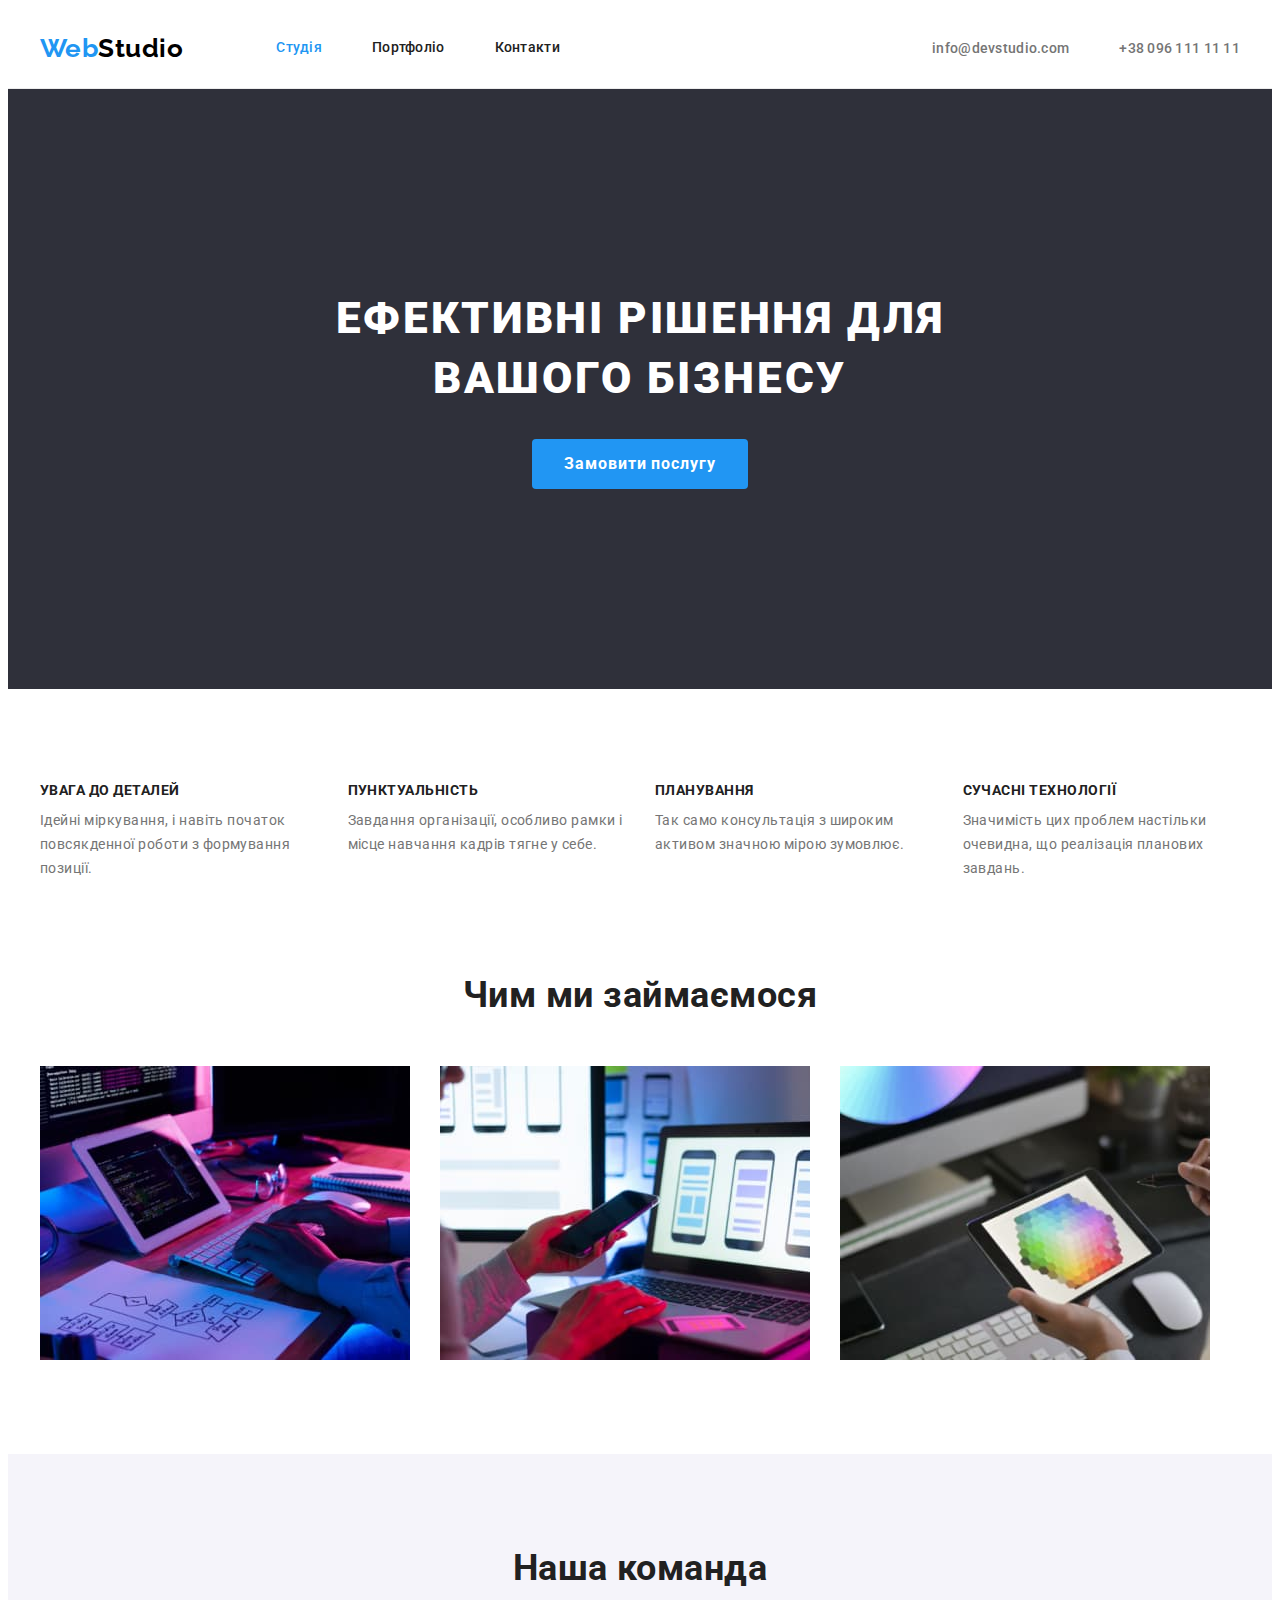
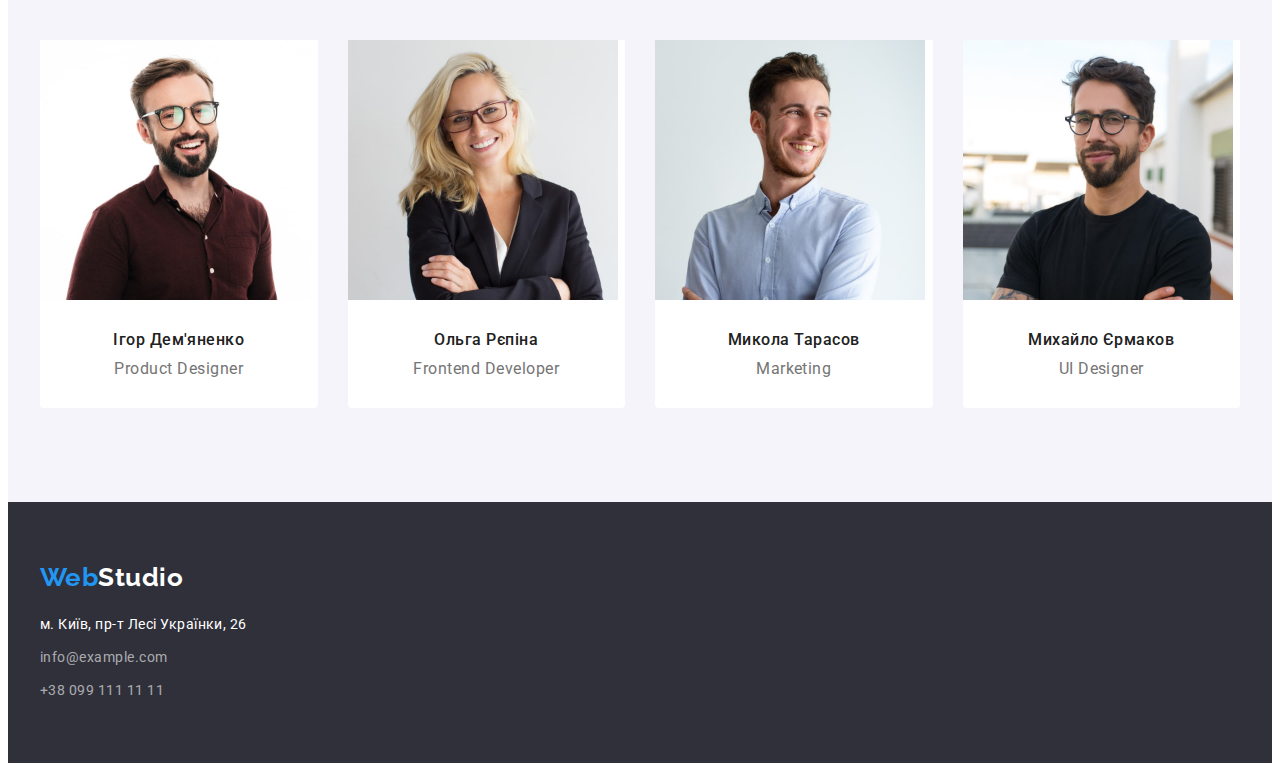
==== index.html @ 98a057fd "clone" ====
<!DOCTYPE html>
<html lang="uk">
  <head>
    <meta charset="UTF-8" />
    <meta http-equiv="X-UA-Compatible" content="IE=edge" />
    <meta name="viewport" content="width=device-width, initial-scale=1.0" />
    <title>Студія</title>
    <link rel="preconnect" href="https://fonts.googleapis.com" />
    <link rel="preconnect" href="https://fonts.gstatic.com" crossorigin />
    <link
      href="https://fonts.googleapis.com/css2?family=Raleway:wght@700&family=Roboto:wght@400;500;700;900&display=swap"
      rel="stylesheet"
    />
    <link
      rel="stylesheet"
      href="https://cdnjs.cloudflare.com/ajax/libs/modern-normalize/1.1.0/modern-normalize.min.css"
      integrity="sha512-wpPYUAdjBVSE4KJnH1VR1HeZfpl1ub8YT/NKx4PuQ5NmX2tKuGu6U/JRp5y+Y8XG2tV+wKQpNHVUX03MfMFn9Q=="
      crossorigin="anonymous"
      referrerpolicy="no-referrer"
    />
    <link rel="stylesheet" href="./css/styles.css" />
  </head>
  <body>
    <header class="header">
      <div class="container header-box">
        <nav class="nav">
          <a class="logo" href="./index.html"
            >Web<span class="header-logo">Studio</span></a
          >
          <ul class="header-nav-list list">
            <li>
              <a class="header-nav link current" href="./index.html">Студія</a>
            </li>
            <li>
              <a class="header-nav link" href="./portfolio.html">Портфоліо</a>
            </li>
            <li><a class="header-nav link" href="">Контакти</a></li>
          </ul>
        </nav>
        <ul class="header-link-list list">
          <li>
            <a class="header-link link" href="mailto:info@devstudio.com"
              >info@devstudio.com</a
            >
          </li>
          <li>
            <a class="header-link link" href="tel:+380961111111"
              >+38 096 111 11 11</a
            >
          </li>
        </ul>
      </div>
    </header>
    <main>
      <!--hero-->
      <section class="hero section">
        <div class="container">
          <h1 class="hero-title">Ефективні рішення для вашого бізнесу</h1>
          <button class="hero-btn btn" type="button">Замовити послугу</button>
        </div>
      </section>
      <!--advantage-->
      <section class="advantage section">
        <div class="container">
          <h2 class="visually-hidden">переваги</h2>
          <ul class="advantage-list list">
            <li class="advantage-item">
              <h3 class="advantage-title">Увага до деталей</h3>
              <p class="advantage-text">
                Ідейні міркування, і навіть початок повсякденної роботи з
                формування позиції.
              </p>
            </li>
            <li class="advantage-item">
              <h3 class="advantage-title">Пунктуальність</h3>
              <p class="advantage-text">
                Завдання організації, особливо рамки і місце навчання кадрів тягне
                у себе.
              </p>
            </li>
            <li class="advantage-item">
              <h3 class="advantage-title">Планування</h3>
              <p class="advantage-text">
                Так само консультація з широким активом значною мірою зумовлює.
              </p>
            </li>
            <li class="advantage-item">
              <h3 class="advantage-title">Сучасні технології</h3>
              <p class="advantage-text">
                Значимість цих проблем настільки очевидна, що реалізація планових
                завдань.
              </p>
            </li>
          </ul>
        </div>
      </section>
      <!--work-->
      <section class="work section">
        <div class="container">
          <h2 class="work-title title">Чим ми займаємося</h2>
          <ul class="work-list list">
            <li class="work-item">
              <img
                src="./images/box1.jpg"
                alt="справа1"
                width="370"
                height="294"
              />
            </li>
            <li class="work-item">
              <img
                src="./images/box2.jpg"
                alt="справа2"
                width="370"
                height="294"
              />
            </li>
            <li class="work-item">
              <img
                src="./images/box3.jpg"
                alt="справа3"
                width="370"
                height="294"
              />
            </li>
          </ul>
        </div>
      </section>
      <!--team-->
      <section class="team section">
        <div class="container">
          <h2 class="team-title title">Наша команда</h2>
          <ul class="team-list list">
            <li class="team-item">
              <img
                src="./images/member1.jpg"
                alt="учасник1"
                width="270"
                height="260"
              />
              <div class="team-box-title">
                <h3 class="team-item-title">Ігор Дем'яненко</h3>
                <p class="team-item-text">Product Designer</p>
              </div>
            </li>
            <li class="team-item">
              <img
                src="./images/member2.jpg"
                alt="учасник2"
                width="270"
                height="260"
              />
              <div class="team-box-title">
                <h3 class="team-item-title">Ольга Рєпіна</h3>
                <p class="team-item-text">Frontend Developer</p>
              </div>
            </li>
            <li class="team-item">
              <img
                src="./images/member3.jpg"
                alt="учасник3"
                width="270"
                height="260"
              />
              <div class="team-box-title">
                <h3 class="team-item-title">Микола Тарасов</h3>
                <p class="team-item-text">Marketing</p>
              </div>
            </li>
            <li class="team-item">
              <img
                src="./images/member4.jpg"
                alt="учасник4"
                width="270"
                height="260"
              />
              <div class="team-box-title">
                <h3 class="team-item-title">Михайло Єрмаков</h3>
                <p class="team-item-text">UI Designer</p>
              </div>
            </li>
          </ul>
        </div>
      </section>
    </main>
    <footer class="footer">
      <div class="container">
        <a class="logo" href="./index.html"
          >Web<span class="footer-logo">Studio</span></a
        >
        <address class="address">
          <ul class="address-list list">
            <li class="address-item">
              <a
                class="footer-nav-link link"
                href="https://goo.gl/maps/BqAtZhTT1JkKeaT78"
                target="_blank"
                rel="noreferrer noopener nofollow"
                >м. Київ, пр-т Лесі Українки, 26</a
              >
            </li>
            <li class="address-item">
              <a class="footer-nav link" href="mailto:info@example.com"
                >info@example.com</a
              >
            </li>
            <li class="address-item">
              <a class="footer-nav link" href="tel:+380991111111"
                >+38 099 111 11 11</a
              >
            </li>
          </ul>
        </address>
      </div>
    </footer>
  </body>
</html>
---- css/styles.css ----
:root {
    --primery-text-color:#212121;
    --second-text-color:#757575;
    --accent-color:#2196F3;
    --accent-second-color: #FFFFFF;
    --bgc-primery:#FFFFFF;
    --bgc-second:#F5F4FA;
}

h1, h2, h3, h4, h5, h6 {
    margin-top: 0;
}

ul, p {
    margin-top: 0;
    margin-bottom: 0;
    padding-left: 0;
}
img {
    display: block;
    max-width: 100%;
    height: auto;
}
body {
    background: var(--bgc-primery);
    color: var(--primery-text-color);
    font-family: Roboto, sans-serif;
    letter-spacing: 0.03em;
}
.container {
    width: 1200px;
    padding-right: 15px;
    padding-left: 15px;
    margin-left: auto;
    margin-right: auto;
    /* outline: 2px solid red; */
}
.visually-hidden {
    position: absolute;
    white-space: nowrap;
    width: 1px;
    height: 1px;
    overflow: hidden;
    border: 0;
    padding: 0;
    clip: rect(0 0 0 0);
    clip-path: inset(50%);
    margin: -1px;
}
.list{
    list-style: none;
}
.link{
    text-decoration: none;
}
.btn {
    font-family: inherit; 
    cursor: pointer;
    border-radius: 4px;
    border: none;
    display: inline-block;
}
.logo {
    color: var(--accent-color);
    text-decoration: none;
    font-family: 'Raleway', sans-serif;
    font-weight: 700;
    font-size: 26px;
    line-height: 1.19;
}
.title {
    font-size: 36px;
    line-height: 1.16;
    text-align: center;
    margin-bottom: 50px;
}
.section {
    padding-top: 94px;
    padding-bottom: 94px;
}

/* header */
.header {
    border-bottom: 1px solid #ECECEC;
}
.nav {
    display: flex;
    align-items: center;
}
.header .logo {
    margin-right: 93px;
}
.header-logo {
    color: #000000;
}
.header-nav-list .link.current{
    color: var(--accent-color);
}
.header .list {
    display: flex;
    column-gap: 50px;
}
.header-box {
    display: flex;
}

.header-nav {
    color: var(--primery-text-color);
    font-weight: 500;
    font-size: 14px;
    line-height: 1.14;
    letter-spacing: 0.02em;
    
}
.header-link-list {
    margin-left: auto;
}

.header-link {
    color: var(--second-text-color);
    font-weight: 500;
    font-size: 14px;
    line-height: 1,14;
    letter-spacing: 0.02em;
}
.header .link {
    display: block;
    padding-top: 32px ;
    padding-bottom: 32px;

}

.header .link:hover,
.header .link:focus {
    color: var(--accent-color);
}
/* hero */
.hero{
    padding-top: 200px;
    padding-bottom: 200px;
    text-align: center;
    background-color: #2F303A; 
        /* тимчасово */
     }
.hero-title{
    font-weight: 900;
    font-size: 44px;
    line-height: 1.36;
    text-align: center;
    letter-spacing: 0.06em;
    text-transform: uppercase;
    color: var(--accent-second-color);
    margin-bottom: 30px;
    max-width: 696px;
    margin-left: auto;
    margin-right: auto;
    
}
.hero-btn{
    font-weight: 700;
    font-size: 16px;
    line-height: 1.88;
    letter-spacing: 0.06em;
    color: var(--accent-second-color);
    background-color: var(--accent-color);
    padding: 10px 32px;
    min-width: 216px;
}
.hero-btn:hover, .hero-btn:focus {
    background-color: #188CE8;
}
    

/* advantage */
.advantage {
    padding-bottom: 0;
}
.advantage-list {
    display: flex;
    column-gap: 30px;
}
.advantage-item {
    width: calc((100% - 90px) / 4);
}
.advantage-title{
    font-size: 14px;
    line-height: 1.14;
    text-transform: uppercase;
    margin-bottom: 10px;
}
.advantage-text{
    font-size: 14px;
    line-height: 1.71;
    color: var(--second-text-color);
}
/* work */
.work-list {
    display: flex;
    column-gap: 30px;
}
.work-item {
    width: calc((100% -60px) /3);
}


/* team */
.team{
    background-color: var(--bgc-second);
    
}
.team-list {
    display: flex;
    column-gap: 30px;
}
.team-item{
    background-color: var(--bgc-primery);
    width: calc((100% - 90px) / 4);
    border-radius: 0px 0px 4px 4px;

}
.team-box-title {
    padding: 30px 15px;
}
.team-item-title{
    font-weight: 500;
    font-size: 16px;
    line-height: 1.19;
    text-align: center;
    margin-bottom: 10px;
}
.team-item-text{
    font-size: 16px;
    line-height: 1.19;
    text-align: center;
    color: var(--second-text-color);
}

/* footer */
.footer{
    background-color: #2F303A;
    padding-top: 60px;
    padding-bottom: 60px;
}
.footer .logo {
    display: inline-block;
    margin-bottom: 20px;
}
.footer-logo{
    color: var(--accent-second-color);
}
.address-list{
    font-style: normal;
    font-size: 14px;
    line-height: 1.71;
}footer .link {
    display: inline-block;
}
.address-item:not(:first-child) {
    margin-top: 9px;
}
.footer-nav-link{
    color: var(--accent-second-color);
}
.footer-nav{
    color: rgba(255, 255, 255, 0.6);
 
}
.footer .link:hover,
.footer .link:focus {
    color: var(--accent-color);
}
/* portfolio */
.portfolio-btn {
    font-weight: 500;
    font-size: 16px;
    line-height: 1.63;
    color: var(--primery-text-color);
    background-color: var(--bgc-second);
    padding: 6px 22px;
}
.portfolio-btn:hover, .portfolio-btn:focus {
    color: var(--accent-second-color);
    background-color: var(--accent-color);
}
.list-btn {
    display: flex;
    column-gap: 8px;
    justify-content: center;
    margin-bottom: 50px;
}
.portfolio-list {
    display: flex;
    flex-wrap: wrap;
    gap: 30px;
}
.portfolio-item {
    width: calc((100% - 60px) / 3);
}
.box-title {
    padding: 20px 24px;
    border: 1px solid #EEEEEE;
    border-top: none;
}
.portfolio-box-title{
    font-size: 18px;
    line-height: 2;
    letter-spacing: 0.06em;
    color: var(--primery-text-color);
    margin-bottom: 4px;
}
.portfolio-box-text{
    font-size: 16px;
    line-height: 1.88;
    color: var(--second-text-color);
}
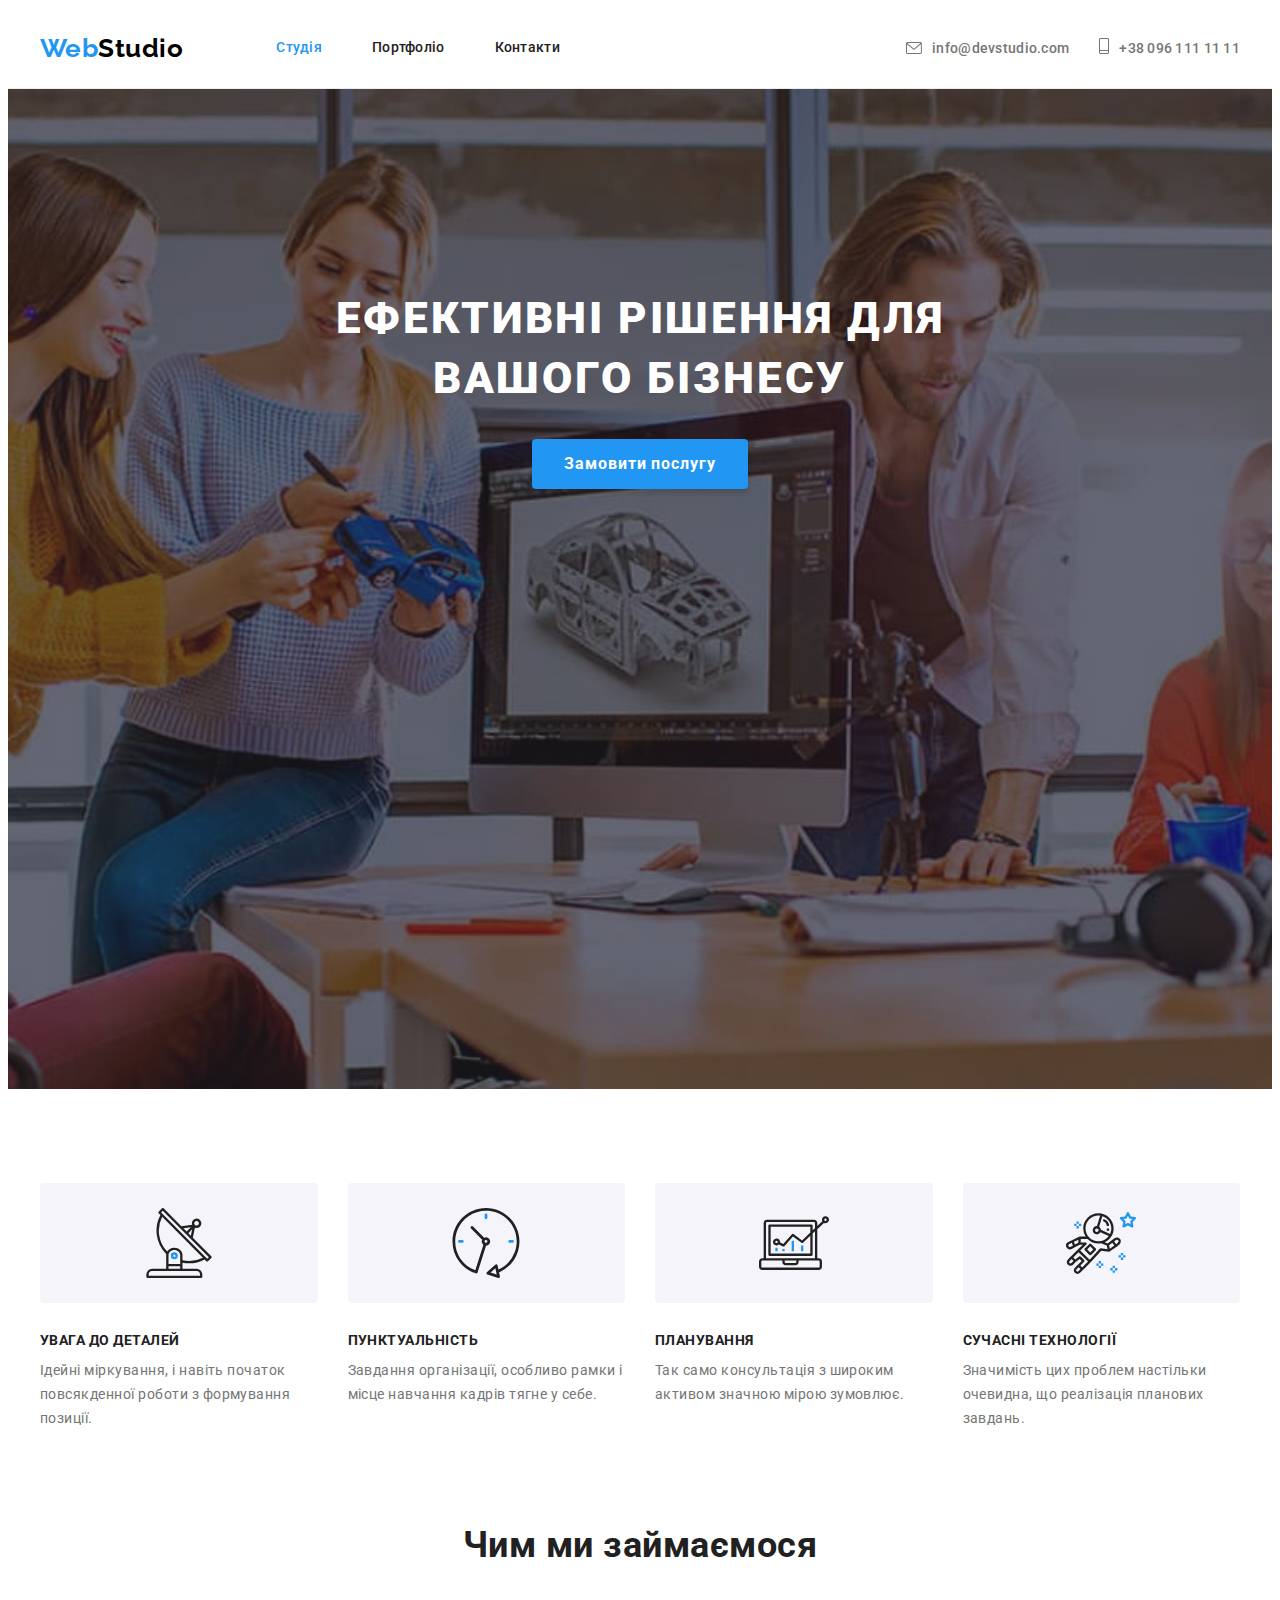
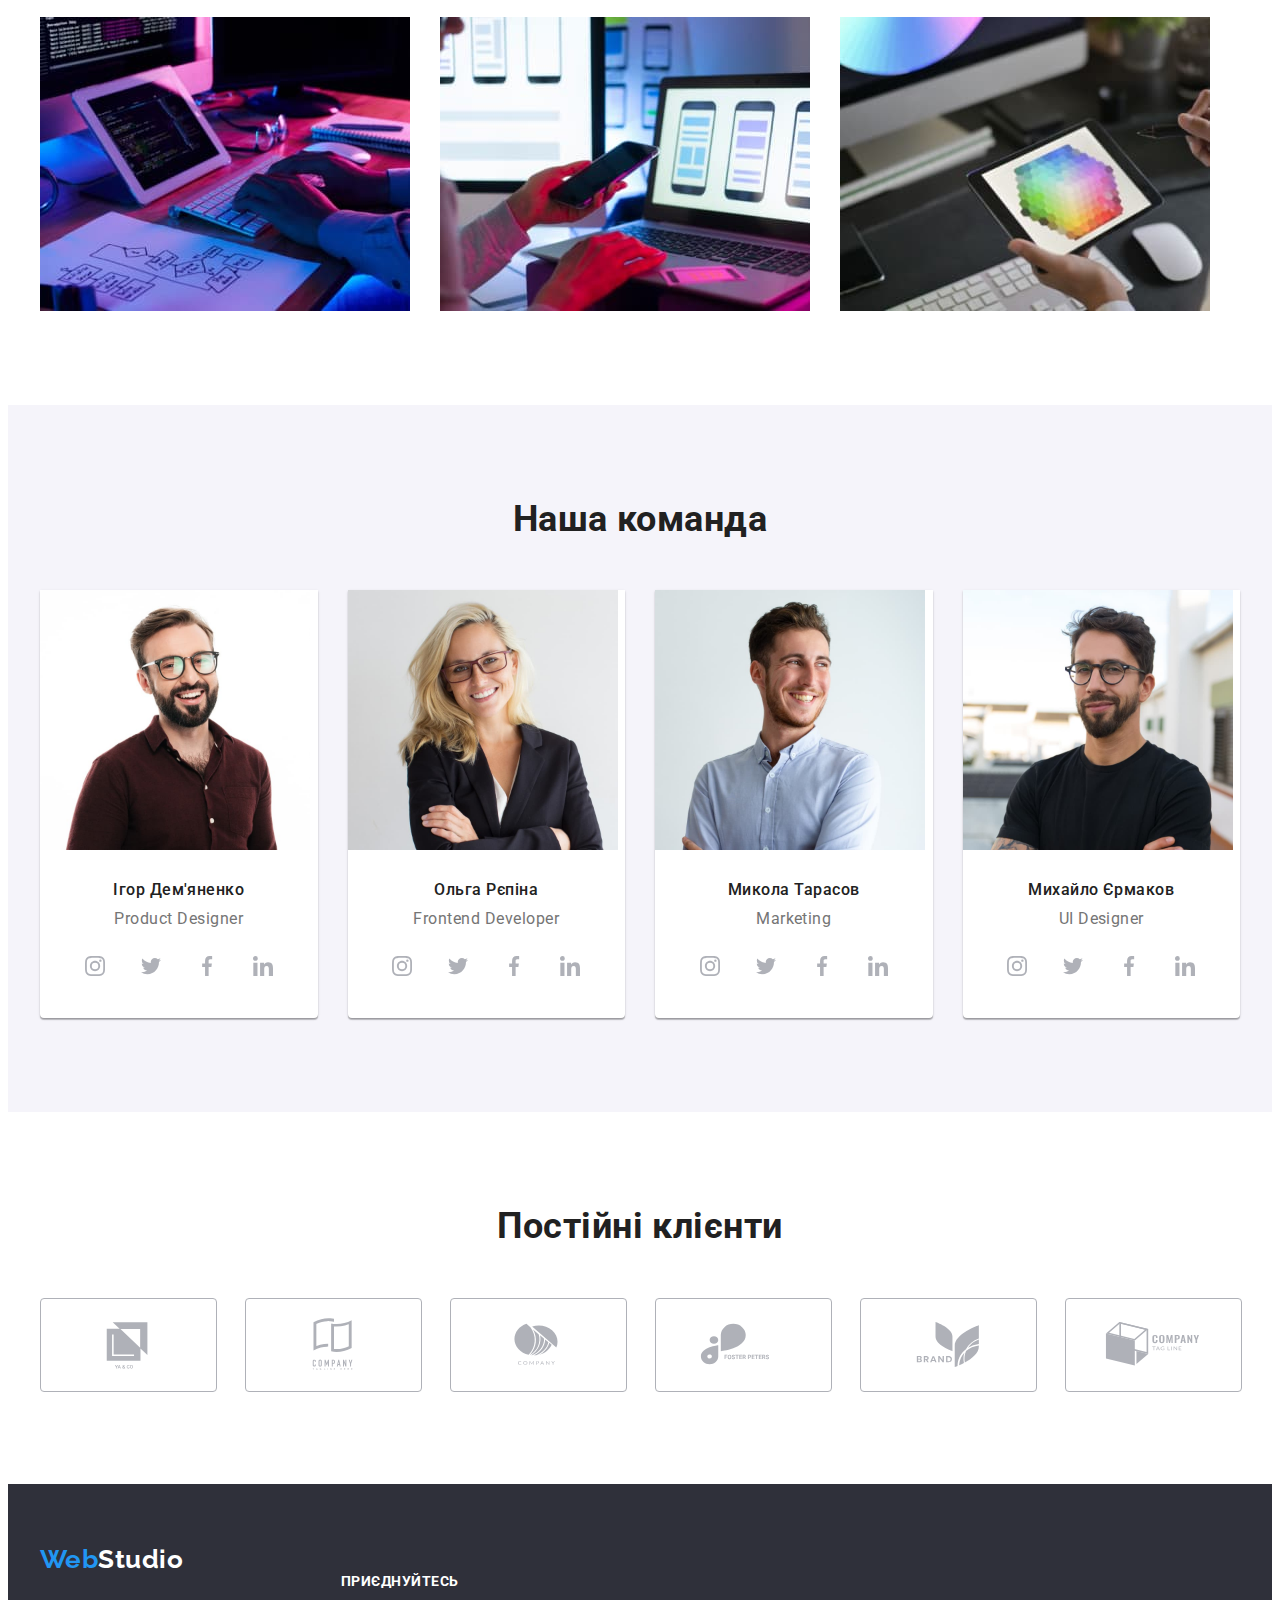
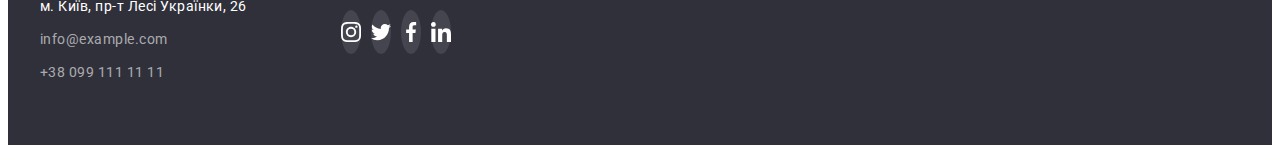
==== commit 4df8516c: "icon" ====
--- a/index.html
+++ b/index.html
@@ -38,15 +38,25 @@
           </ul>
         </nav>
         <ul class="header-link-list list">
-          <li>
+          <li class="header-link-item">
             <a class="header-link link" href="mailto:info@devstudio.com"
-              >info@devstudio.com</a
-            >
+              >info@devstudio.com
+            </a>
+            <div class="header-link-icon">
+              <svg width="16" height="12">
+                <use href="./images/icons.svg#icon-mail"></use>
+              </svg>
+            </div>            
           </li>
-          <li>
+          <li class="header-link-item">
             <a class="header-link link" href="tel:+380961111111"
-              >+38 096 111 11 11</a
-            >
+              >+38 096 111 11 11
+            </a>
+            <div class="header-link-icon">
+              <svg width="10" height="16">
+                <use href="./images/icons.svg#icon-tel"></use>
+              </svg>
+            </div>
           </li>
         </ul>
       </div>
@@ -65,6 +75,11 @@
           <h2 class="visually-hidden">переваги</h2>
           <ul class="advantage-list list">
             <li class="advantage-item">
+              <div class="advantage-fon-icon">
+                <svg class="advantage-icon" width="70" height="70">
+                  <use href="./images/icons.svg#icon-antenna"></use>
+                </svg>
+              </div>
               <h3 class="advantage-title">Увага до деталей</h3>
               <p class="advantage-text">
                 Ідейні міркування, і навіть початок повсякденної роботи з
@@ -72,23 +87,38 @@
               </p>
             </li>
             <li class="advantage-item">
+              <div class="advantage-fon-icon">
+                <svg class="advantage-icon" width="70" height="70">
+                  <use href="./images/icons.svg#icon-clock"></use>
+                </svg>
+              </div>
               <h3 class="advantage-title">Пунктуальність</h3>
               <p class="advantage-text">
-                Завдання організації, особливо рамки і місце навчання кадрів тягне
-                у себе.
+                Завдання організації, особливо рамки і місце навчання кадрів
+                тягне у себе.
               </p>
             </li>
             <li class="advantage-item">
+              <div class="advantage-fon-icon">
+                <svg class="advantage-icon" width="70" height="70">
+                  <use href="./images/icons.svg#icon-diagram"></use>
+                </svg>
+              </div>
               <h3 class="advantage-title">Планування</h3>
               <p class="advantage-text">
                 Так само консультація з широким активом значною мірою зумовлює.
               </p>
             </li>
             <li class="advantage-item">
+              <div class="advantage-fon-icon">
+                <svg class="advantage-icon" width="70" height="70">
+                  <use href="./images/icons.svg#icon-astronaut"></use>
+                </svg>
+              </div>
               <h3 class="advantage-title">Сучасні технології</h3>
               <p class="advantage-text">
-                Значимість цих проблем настільки очевидна, що реалізація планових
-                завдань.
+                Значимість цих проблем настільки очевидна, що реалізація
+                планових завдань.
               </p>
             </li>
           </ul>
@@ -141,6 +171,56 @@
               <div class="team-box-title">
                 <h3 class="team-item-title">Ігор Дем'яненко</h3>
                 <p class="team-item-text">Product Designer</p>
+                <ul class="team-soc list">
+                  <li class="team-soc-item">
+                    <a
+                      class="team-soc-link link"
+                      target="_blank"
+                      rel="noreferrer noopener nofollow"
+                      href=""
+                    >
+                      <svg class="team-soc-icon" width="20" height="20">
+                        <use href="./images/icons.svg#icon-instagram"></use>
+                      </svg>
+                    </a>
+                  </li>
+                  <li class="team-soc-item">
+                    <a
+                      class="team-soc-link link"
+                      target="_blank"
+                      rel="noreferrer noopener nofollow"
+                      href=""
+                    >
+                      <svg class="team-soc-icon" width="20" height="20">
+                        <use href="./images/icons.svg#icon-twitter"></use>
+                      </svg>
+                    </a>
+                  </li>
+                  <li class="team-soc-item">
+                    <a
+                      class="team-soc-link link"
+                      target="_blank"
+                      rel="noreferrer noopener nofollow"
+                      href=""
+                    >
+                      <svg class="team-soc-icon" width="20" height="20">
+                        <use href="./images/icons.svg#icon-facebook"></use>
+                      </svg>
+                    </a>
+                  </li>
+                  <li class="team-soc-item">
+                    <a
+                      class="team-soc-link link"
+                      target="_blank"
+                      rel="noreferrer noopener nofollow"
+                      href=""
+                    >
+                      <svg class="team-soc-icon" width="20" height="20">
+                        <use href="./images/icons.svg#icon-linkedin"></use>
+                      </svg>
+                    </a>
+                  </li>
+                </ul>
               </div>
             </li>
             <li class="team-item">
@@ -153,6 +233,56 @@
               <div class="team-box-title">
                 <h3 class="team-item-title">Ольга Рєпіна</h3>
                 <p class="team-item-text">Frontend Developer</p>
+                <ul class="team-soc list">
+                  <li class="team-soc-item">
+                    <a
+                      class="team-soc-link link"
+                      target="_blank"
+                      rel="noreferrer noopener nofollow"
+                      href=""
+                    >
+                      <svg class="team-soc-icon" width="20" height="20">
+                        <use href="./images/icons.svg#icon-instagram"></use>
+                      </svg>
+                    </a>
+                  </li>
+                  <li class="team-soc-item">
+                    <a
+                      class="team-soc-link link"
+                      target="_blank"
+                      rel="noreferrer noopener nofollow"
+                      href=""
+                    >
+                      <svg class="team-soc-icon" width="20" height="20">
+                        <use href="./images/icons.svg#icon-twitter"></use>
+                      </svg>
+                    </a>
+                  </li>
+                  <li class="team-soc-item">
+                    <a
+                      class="team-soc-link link"
+                      target="_blank"
+                      rel="noreferrer noopener nofollow"
+                      href=""
+                    >
+                      <svg class="team-soc-icon" width="20" height="20">
+                        <use href="./images/icons.svg#icon-facebook"></use>
+                      </svg>
+                    </a>
+                  </li>
+                  <li class="team-soc-item">
+                    <a
+                      class="team-soc-link link"
+                      target="_blank"
+                      rel="noreferrer noopener nofollow"
+                      href=""
+                    >
+                      <svg class="team-soc-icon" width="20" height="20">
+                        <use href="./images/icons.svg#icon-linkedin"></use>
+                      </svg>
+                    </a>
+                  </li>
+                </ul>
               </div>
             </li>
             <li class="team-item">
@@ -165,6 +295,56 @@
               <div class="team-box-title">
                 <h3 class="team-item-title">Микола Тарасов</h3>
                 <p class="team-item-text">Marketing</p>
+                <ul class="team-soc list">
+                  <li class="team-soc-item">
+                    <a
+                      class="team-soc-link link"
+                      target="_blank"
+                      rel="noreferrer noopener nofollow"
+                      href=""
+                    >
+                      <svg class="team-soc-icon" width="20" height="20">
+                        <use href="./images/icons.svg#icon-instagram"></use>
+                      </svg>
+                    </a>
+                  </li>
+                  <li class="team-soc-item">
+                    <a
+                      class="team-soc-link link"
+                      target="_blank"
+                      rel="noreferrer noopener nofollow"
+                      href=""
+                    >
+                      <svg class="team-soc-icon" width="20" height="20">
+                        <use href="./images/icons.svg#icon-twitter"></use>
+                      </svg>
+                    </a>
+                  </li>
+                  <li class="team-soc-item">
+                    <a
+                      class="team-soc-link link"
+                      target="_blank"
+                      rel="noreferrer noopener nofollow"
+                      href=""
+                    >
+                      <svg class="team-soc-icon" width="20" height="20">
+                        <use href="./images/icons.svg#icon-facebook"></use>
+                      </svg>
+                    </a>
+                  </li>
+                  <li class="team-soc-item">
+                    <a
+                      class="team-soc-link link"
+                      target="_blank"
+                      rel="noreferrer noopener nofollow"
+                      href=""
+                    >
+                      <svg class="team-soc-icon" width="20" height="20">
+                        <use href="./images/icons.svg#icon-linkedin"></use>
+                      </svg>
+                    </a>
+                  </li>
+                </ul>
               </div>
             </li>
             <li class="team-item">
@@ -177,40 +357,225 @@
               <div class="team-box-title">
                 <h3 class="team-item-title">Михайло Єрмаков</h3>
                 <p class="team-item-text">UI Designer</p>
-              </div>
+                <ul class="team-soc list">
+                  <li class="team-soc-item">
+                    <a
+                      class="team-soc-link link"
+                      target="_blank"
+                      rel="noreferrer noopener nofollow"
+                      href=""
+                    >
+                      <svg class="team-soc-icon" width="20" height="20">
+                        <use href="./images/icons.svg#icon-instagram"></use>
+                      </svg>
+                    </a>
+                  </li>
+                  <li class="team-soc-item">
+                    <a
+                      class="team-soc-link link"
+                      target="_blank"
+                      rel="noreferrer noopener nofollow"
+                      href=""
+                    >
+                      <svg class="team-soc-icon" width="20" height="20">
+                        <use href="./images/icons.svg#icon-twitter"></use>
+                      </svg>
+                    </a>
+                  </li>
+                  <li class="team-soc-item">
+                    <a
+                      class="team-soc-link link"
+                      target="_blank"
+                      rel="noreferrer noopener nofollow"
+                      href=""
+                    >
+                      <svg class="team-soc-icon" width="20" height="20">
+                        <use href="./images/icons.svg#icon-facebook"></use>
+                      </svg>
+                    </a>
+                  </li>
+                  <li class="team-soc-item">
+                    <a
+                      class="team-soc-link link"
+                      target="_blank"
+                      rel="noreferrer noopener nofollow"
+                      href=""
+                    >
+                      <svg class="team-soc-icon" width="20" height="20">
+                        <use href="./images/icons.svg#icon-linkedin"></use>
+                      </svg>
+                    </a>
+                  </li>
+                </ul>
+              </div>
+            </li>
+          </ul>
+        </div>
+      </section>
+      <!--client-->
+      <section class="client section">
+        <div class="container">
+          <h2 class="client-title title">Постійні клієнти</h2>
+          <ul class="client-list list">
+            <li class="client-item">
+              <a
+                href=""
+                class="client-link link"
+                target="_blank"
+                rel="noreferrer noopener nofollow"
+              >
+                <svg class="client-icon" width="106" height="60">
+                  <use href="./images/icons.svg#icon-client1"></use>
+                </svg>
+              </a>
+            </li>
+            <li class="client-item">
+              <a
+                href=""
+                class="client-link link"
+                target="_blank"
+                rel="noreferrer noopener nofollow"
+              >
+                <svg class="client-icon" width="106" height="60">
+                  <use href="./images/icons.svg#icon-client2"></use>
+                </svg>
+              </a>
+            </li>
+            <li class="client-item">
+              <a
+                href=""
+                class="client-link link"
+                target="_blank"
+                rel="noreferrer noopener nofollow"
+              >
+                <svg class="client-icon" width="106" height="60">
+                  <use href="./images/icons.svg#icon-client3"></use>
+                </svg>
+              </a>
+            </li>
+            <li class="client-item">
+              <a
+                href=""
+                class="client-link link"
+                target="_blank"
+                rel="noreferrer noopener nofollow"
+              >
+                <svg class="client-icon" width="106" height="60">
+                  <use href="./images/icons.svg#icon-client4"></use>
+                </svg>
+              </a>
+            </li>
+            <li class="client-item">
+              <a
+                href=""
+                class="client-link link"
+                target="_blank"
+                rel="noreferrer noopener nofollow"
+              >
+                <svg class="client-icon" width="106" height="60">
+                  <use href="./images/icons.svg#icon-client5"></use>
+                </svg>
+              </a>
+            </li>
+            <li class="client-item">
+              <a
+                href=""
+                class="client-link link"
+                target="_blank"
+                rel="noreferrer noopener nofollow"
+              >
+                <svg class="client-icon" width="106" height="60">
+                  <use href="./images/icons.svg#icon-client6"></use>
+                </svg>
+              </a>
             </li>
           </ul>
         </div>
       </section>
     </main>
     <footer class="footer">
-      <div class="container">
-        <a class="logo" href="./index.html"
-          >Web<span class="footer-logo">Studio</span></a
-        >
-        <address class="address">
-          <ul class="address-list list">
-            <li class="address-item">
-              <a
-                class="footer-nav-link link"
-                href="https://goo.gl/maps/BqAtZhTT1JkKeaT78"
-                target="_blank"
-                rel="noreferrer noopener nofollow"
-                >м. Київ, пр-т Лесі Українки, 26</a
-              >
-            </li>
-            <li class="address-item">
-              <a class="footer-nav link" href="mailto:info@example.com"
-                >info@example.com</a
-              >
-            </li>
-            <li class="address-item">
-              <a class="footer-nav link" href="tel:+380991111111"
-                >+38 099 111 11 11</a
-              >
+      <div class="container footer-box">
+        <div class="footer-address">
+          <a class="logo" href="./index.html"
+            >Web<span class="footer-logo">Studio</span>
+          </a>
+          <address class="address">
+            <ul class="address-list list">
+              <li class="address-item">
+                <a
+                  class="footer-nav-link link"
+                  href="https://goo.gl/maps/BqAtZhTT1JkKeaT78"
+                  target="_blank"
+                  rel="noreferrer noopener nofollow"
+                  >м. Київ, пр-т Лесі Українки, 26</a
+                >
+              </li>
+              <li class="address-item">
+                <a class="footer-nav link" href="mailto:info@example.com"
+                  >info@example.com</a
+                >
+              </li>
+              <li class="address-item">
+                <a class="footer-nav link" href="tel:+380991111111"
+                  >+38 099 111 11 11</a
+                >
+              </li>
+            </ul>
+          </address>
+        </div>
+        <div class="footer-soc">
+          <p class="footer-soc-text">Приєднуйтесь</p>
+          <ul class="footer-soc-list list">
+            <li class="footer-soc-item">
+              <a
+                class="footer-soc-link link"
+                target="_blank"
+                rel="noreferrer noopener nofollow"
+                href=""
+              >
+                <svg class="footer-soc-icon" width="20" height="20">
+                  <use href="./images/icons.svg#icon-instagram"></use>
+                </svg>
+              </a>
+            </li>
+            <li class="footer-soc-item">
+              <a
+                class="footer-soc-link link"
+                target="_blank"
+                rel="noreferrer noopener nofollow"
+                href=""
+              >
+                <svg class="footer-soc-icon" width="20" height="20">
+                  <use href="./images/icons.svg#icon-twitter"></use>
+                </svg>
+              </a>
+            </li>
+            <li class="footer-soc-item">
+              <a
+                class="footer-soc-link link"
+                target="_blank"
+                rel="noreferrer noopener nofollow"
+                href=""
+              >
+                <svg class="footer-soc-icon" width="20" height="20">
+                  <use href="./images/icons.svg#icon-facebook"></use>
+                </svg>
+              </a>
+            </li>
+            <li class="footer-soc-item">
+              <a
+                class="footer-soc-link link"
+                target="_blank"
+                rel="noreferrer noopener nofollow"
+                href=""
+              >
+                <svg class="footer-soc-icon" width="20" height="20">
+                  <use href="./images/icons.svg#icon-linkedin"></use>
+                </svg>
+              </a>
             </li>
           </ul>
-        </address>
+        </div>
       </div>
     </footer>
   </body>
--- a/css/styles.css
+++ b/css/styles.css
@@ -1,315 +1,456 @@
 :root {
-    --primery-text-color:#212121;
-    --second-text-color:#757575;
-    --accent-color:#2196F3;
-    --accent-second-color: #FFFFFF;
-    --bgc-primery:#FFFFFF;
-    --bgc-second:#F5F4FA;
-}
-
-h1, h2, h3, h4, h5, h6 {
-    margin-top: 0;
-}
-
-ul, p {
-    margin-top: 0;
-    margin-bottom: 0;
-    padding-left: 0;
+  --primery-text-color: #212121;
+  --second-text-color: #757575;
+  --accent-color: #2196f3;
+  --accent-second-color: #ffffff;
+  --fill-color: #afb1b8;
+  --bgc-primery: #ffffff;
+  --bgc-second: #f5f4fa;
+}
+
+h1,
+h2,
+h3,
+h4,
+h5,
+h6 {
+  margin-top: 0;
+}
+
+ul,
+p {
+  margin-top: 0;
+  margin-bottom: 0;
+  padding-left: 0;
 }
 img {
-    display: block;
-    max-width: 100%;
-    height: auto;
+  display: block;
+  max-width: 100%;
+  height: auto;
 }
 body {
-    background: var(--bgc-primery);
-    color: var(--primery-text-color);
-    font-family: Roboto, sans-serif;
-    letter-spacing: 0.03em;
+  background: var(--bgc-primery);
+  color: var(--primery-text-color);
+  font-family: Roboto, sans-serif;
+  letter-spacing: 0.03em;
 }
 .container {
-    width: 1200px;
-    padding-right: 15px;
-    padding-left: 15px;
-    margin-left: auto;
-    margin-right: auto;
-    /* outline: 2px solid red; */
+  width: 1200px;
+  padding-right: 15px;
+  padding-left: 15px;
+  margin-left: auto;
+  margin-right: auto;
+  /* outline: 2px solid red; */
 }
 .visually-hidden {
-    position: absolute;
-    white-space: nowrap;
-    width: 1px;
-    height: 1px;
-    overflow: hidden;
-    border: 0;
-    padding: 0;
-    clip: rect(0 0 0 0);
-    clip-path: inset(50%);
-    margin: -1px;
-}
-.list{
-    list-style: none;
-}
-.link{
-    text-decoration: none;
+  position: absolute;
+  white-space: nowrap;
+  width: 1px;
+  height: 1px;
+  overflow: hidden;
+  border: 0;
+  padding: 0;
+  clip: rect(0 0 0 0);
+  clip-path: inset(50%);
+  margin: -1px;
+}
+.list {
+  list-style: none;
+}
+.link {
+  text-decoration: none;
 }
 .btn {
-    font-family: inherit; 
-    cursor: pointer;
-    border-radius: 4px;
-    border: none;
-    display: inline-block;
+  font-family: inherit;
+  cursor: pointer;
+  border-radius: 4px;
+  border: none;
+  display: inline-block;
 }
 .logo {
-    color: var(--accent-color);
-    text-decoration: none;
-    font-family: 'Raleway', sans-serif;
-    font-weight: 700;
-    font-size: 26px;
-    line-height: 1.19;
+  color: var(--accent-color);
+  text-decoration: none;
+  font-family: "Raleway", sans-serif;
+  font-weight: 700;
+  font-size: 26px;
+  line-height: 1.19;
 }
 .title {
-    font-size: 36px;
-    line-height: 1.16;
-    text-align: center;
-    margin-bottom: 50px;
+  font-size: 36px;
+  line-height: 1.16;
+  text-align: center;
+  margin-bottom: 50px;
 }
 .section {
-    padding-top: 94px;
-    padding-bottom: 94px;
+  padding-top: 94px;
+  padding-bottom: 94px;
 }
 
 /* header */
 .header {
-    border-bottom: 1px solid #ECECEC;
+  border-bottom: 1px solid #ececec;
 }
 .nav {
+  display: flex;
+  align-items: center;
+}
+.header .logo {
+  margin-right: 93px;
+}
+.header-logo {
+  color: #000000;
+}
+.header-nav-list .link.current {
+  color: var(--accent-color);
+}
+.header-nav-list {
+  display: flex;
+  column-gap: 50px;
+}
+.header-box {
+  display: flex;
+}
+
+.header-nav {
+  color: var(--primery-text-color);
+  font-weight: 500;
+  font-size: 14px;
+  line-height: 1.14;
+  letter-spacing: 0.02em;
+}
+.header-link-list {
+  display: flex;
+  column-gap: 30px;
+  margin-left: auto;
+}
+.header-link-item {
     display: flex;
+    column-gap: 10px;
     align-items: center;
-}
-.header .logo {
-    margin-right: 93px;
-}
-.header-logo {
-    color: #000000;
-}
-.header-nav-list .link.current{
-    color: var(--accent-color);
-}
-.header .list {
-    display: flex;
-    column-gap: 50px;
-}
-.header-box {
-    display: flex;
-}
-
-.header-nav {
-    color: var(--primery-text-color);
-    font-weight: 500;
-    font-size: 14px;
-    line-height: 1.14;
-    letter-spacing: 0.02em;
-    
-}
-.header-link-list {
-    margin-left: auto;
+    fill: var(--second-text-color);
+    flex-direction: row-reverse;
 }
 
 .header-link {
-    color: var(--second-text-color);
-    font-weight: 500;
-    font-size: 14px;
-    line-height: 1,14;
-    letter-spacing: 0.02em;
+  color: var(--second-text-color);
+  font-weight: 500;
+  font-size: 14px;
+  line-height: 1, 14;
+  letter-spacing: 0.02em;
+  
 }
 .header .link {
-    display: block;
-    padding-top: 32px ;
-    padding-bottom: 32px;
-
+  display: block;
+  padding-top: 32px;
+  padding-bottom: 32px;
+}
+.header-link-icon {
+    color: currentColor;
 }
 
 .header .link:hover,
 .header .link:focus {
+  color: var(--accent-color);
+ 
+}
+.header-link:hover + .header-link-icon,
+ .header-link:focus + .header-link-icon{
     color: var(--accent-color);
-}
+    fill: var(--accent-color);
+}
+
 /* hero */
-.hero{
-    padding-top: 200px;
-    padding-bottom: 200px;
-    text-align: center;
-    background-color: #2F303A; 
-        /* тимчасово */
-     }
-.hero-title{
-    font-weight: 900;
-    font-size: 44px;
-    line-height: 1.36;
-    text-align: center;
-    letter-spacing: 0.06em;
-    text-transform: uppercase;
-    color: var(--accent-second-color);
-    margin-bottom: 30px;
-    max-width: 696px;
-    margin-left: auto;
-    margin-right: auto;
-    
-}
-.hero-btn{
-    font-weight: 700;
-    font-size: 16px;
-    line-height: 1.88;
-    letter-spacing: 0.06em;
-    color: var(--accent-second-color);
-    background-color: var(--accent-color);
-    padding: 10px 32px;
-    min-width: 216px;
-}
-.hero-btn:hover, .hero-btn:focus {
-    background-color: #188CE8;
-}
-    
+.hero {
+  padding-top: 200px;
+  padding-bottom: 200px;
+  text-align: center;
+  max-width: 1600px;
+  height: 600px;
+  margin-left: auto;
+  margin-right: auto;
+  background-color: #c4c4c4;
+  background-image: linear-gradient(
+      rgba(47, 48, 58, 0.4),
+      rgba(47, 48, 58, 0.4)
+    ),
+    url(../images/hero.jpg);
+  background-position: center;
+  background-repeat: no-repeat;
+  background-size: cover;
+}
+
+.hero-title {
+  font-weight: 900;
+  font-size: 44px;
+  line-height: 1.36;
+  text-align: center;
+  letter-spacing: 0.06em;
+  text-transform: uppercase;
+  color: var(--accent-second-color);
+  margin-bottom: 30px;
+  max-width: 696px;
+  margin-left: auto;
+  margin-right: auto;
+}
+.hero-btn {
+  font-weight: 700;
+  font-size: 16px;
+  line-height: 1.88;
+  letter-spacing: 0.06em;
+  color: var(--accent-second-color);
+  background-color: var(--accent-color);
+  padding: 10px 32px;
+  min-width: 216px;
+  box-shadow: 0px 4px 4px rgba(0, 0, 0, 0.15);
+}
+.hero-btn:hover,
+.hero-btn:focus {
+  background-color: #188ce8;
+}
 
 /* advantage */
 .advantage {
-    padding-bottom: 0;
+  padding-bottom: 0;
 }
 .advantage-list {
-    display: flex;
-    column-gap: 30px;
+  display: flex;
+  column-gap: 30px;
 }
 .advantage-item {
-    width: calc((100% - 90px) / 4);
-}
-.advantage-title{
-    font-size: 14px;
-    line-height: 1.14;
-    text-transform: uppercase;
-    margin-bottom: 10px;
-}
-.advantage-text{
-    font-size: 14px;
-    line-height: 1.71;
-    color: var(--second-text-color);
+  width: calc((100% - 90px) / 4);
+}
+.advantage-fon-icon {
+  background-color: var(--bgc-second);
+  border-radius: 4px;
+  min-height: 120px;
+  width: 100%;
+  display: flex;
+  align-items: center;
+  justify-content: center;
+  margin-bottom: 30px;
+}
+
+.advantage-title {
+  font-size: 14px;
+  line-height: 1.14;
+  text-transform: uppercase;
+  margin-bottom: 10px;
+}
+.advantage-text {
+  font-size: 14px;
+  line-height: 1.71;
+  color: var(--second-text-color);
 }
 /* work */
 .work-list {
-    display: flex;
-    column-gap: 30px;
+  display: flex;
+  column-gap: 30px;
 }
 .work-item {
-    width: calc((100% -60px) /3);
-}
-
+  width: calc((100% -60px) / 3);
+}
 
 /* team */
-.team{
-    background-color: var(--bgc-second);
-    
+.team {
+  background-color: var(--bgc-second);
 }
 .team-list {
-    display: flex;
-    column-gap: 30px;
-}
-.team-item{
-    background-color: var(--bgc-primery);
-    width: calc((100% - 90px) / 4);
-    border-radius: 0px 0px 4px 4px;
-
+  display: flex;
+  column-gap: 30px;
+}
+.team-item {
+  background-color: var(--bgc-primery);
+  width: calc((100% - 90px) / 4);
+  border-radius: 0px 0px 4px 4px;
+  box-shadow: 0px 1px 3px rgba(0, 0, 0, 0.12), 0px 1px 1px rgba(0, 0, 0, 0.14),
+    0px 2px 1px rgba(0, 0, 0, 0.2);
 }
 .team-box-title {
-    padding: 30px 15px;
-}
-.team-item-title{
-    font-weight: 500;
-    font-size: 16px;
-    line-height: 1.19;
-    text-align: center;
-    margin-bottom: 10px;
-}
-.team-item-text{
-    font-size: 16px;
-    line-height: 1.19;
-    text-align: center;
-    color: var(--second-text-color);
+  padding: 30px 32px;
+}
+.team-item-title {
+  font-weight: 500;
+  font-size: 16px;
+  line-height: 1.19;
+  text-align: center;
+  margin-bottom: 10px;
+}
+.team-item-text {
+  font-size: 16px;
+  line-height: 1.19;
+  text-align: center;
+  color: var(--second-text-color);
+  margin-bottom: 16px;
+}
+.team-soc {
+  display: flex;
+  column-gap: 10px;
+}
+.team-soc-item {
+  width: calc((100% - 30px) / 4);
+  min-height: 44px;
+}
+.team-soc-link {
+  width: 100%;
+  height: 100%;
+  border-radius: 50%;
+  display: flex;
+  align-items: center;
+  justify-content: center;
+  fill: var(--fill-color);
+}
+.team-soc-link:hover,
+.team-soc-link:focus {
+  background-color: var(--accent-color);
+  fill: var(--accent-second-color);
+}
+/* client */
+.client-list {
+  display: flex;
+  column-gap: 30px;
+}
+.client-item {
+  width: calc((100% - 150px) / 6);
+  min-height: 92px;
+}
+.client-link {
+  display: flex;
+  align-items: center;
+  justify-content: center;
+  width: 100%;
+  height: 100%;
+  border: 1px solid var(--fill-color);
+  border-radius: 4px;
+  fill: var(--fill-color);
+}
+.client-link:hover,
+.client-link:focus {
+  border-color: var(--accent-color);
+  fill: var(--accent-color);
 }
 
 /* footer */
-.footer{
-    background-color: #2F303A;
-    padding-top: 60px;
-    padding-bottom: 60px;
+.footer {
+  background-color: #2f303a;
+  padding-top: 60px;
+  padding-bottom: 60px;
+}
+.footer-box {
+  display: flex;
+  align-items: center;
+}
+.footer-address {
+  margin-right: 70px;
 }
 .footer .logo {
-    display: inline-block;
-    margin-bottom: 20px;
-}
-.footer-logo{
-    color: var(--accent-second-color);
-}
-.address-list{
-    font-style: normal;
-    font-size: 14px;
-    line-height: 1.71;
-}footer .link {
-    display: inline-block;
+  display: inline-block;
+  margin-bottom: 20px;
+}
+.footer-logo {
+  color: var(--accent-second-color);
+}
+.address-list {
+  font-style: normal;
+  font-size: 14px;
+  line-height: 1.71;
+  
+}
+.footer-address .link {
+  display: inline-block;
+}
+.address-item {
+  min-width: 231px;
 }
 .address-item:not(:first-child) {
-    margin-top: 9px;
-}
-.footer-nav-link{
-    color: var(--accent-second-color);
-}
-.footer-nav{
-    color: rgba(255, 255, 255, 0.6);
- 
-}
-.footer .link:hover,
-.footer .link:focus {
-    color: var(--accent-color);
-}
+  margin-top: 9px;
+}
+.footer-nav-link {
+  color: var(--accent-second-color);
+}
+.footer-nav {
+  color: rgba(255, 255, 255, 0.6);
+}
+.footer-address .link:hover,
+.footer-address .link:focus {
+  color: var(--accent-color);
+}
+.footer-soc-list {
+  display: flex;
+  column-gap: 10px;
+  min-width: 206px;
+}
+.footer-soc-text {
+  font-weight: 700;
+  font-size: 14px;
+  line-height: 1.14;
+  text-transform: uppercase;
+  color: var(--accent-second-color);
+  margin-bottom: 20px;
+}
+.footer-soc-item {
+  width: calc((100% -30px) / 4);
+  min-height: 44px;
+}
+.footer-soc-link {
+  width: 100%;
+  height: 100%;
+  border-radius: 50%;
+  display: flex;
+  align-items: center;
+  justify-content: center;
+  fill: var(--accent-second-color);
+  background-color: rgba(255, 255, 255, 0.1);
+}
+.footer-soc-link:hover,
+.footer-soc-link:focus {
+  background-color: var(--accent-color);
+}
+
 /* portfolio */
 .portfolio-btn {
-    font-weight: 500;
-    font-size: 16px;
-    line-height: 1.63;
-    color: var(--primery-text-color);
-    background-color: var(--bgc-second);
-    padding: 6px 22px;
-}
-.portfolio-btn:hover, .portfolio-btn:focus {
-    color: var(--accent-second-color);
-    background-color: var(--accent-color);
+  font-weight: 500;
+  font-size: 16px;
+  line-height: 1.63;
+  color: var(--primery-text-color);
+  background-color: var(--bgc-second);
+  padding: 6px 22px;
+  border-radius: 4px;
+}
+.portfolio-btn:hover,
+.portfolio-btn:focus {
+  color: var(--accent-second-color);
+  background-color: var(--accent-color);
+  box-shadow: 0px 3px 1px rgba(0, 0, 0, 0.1), 0px 1px 2px rgba(0, 0, 0, 0.08),
+    0px 2px 2px rgba(0, 0, 0, 0.12);
 }
 .list-btn {
-    display: flex;
-    column-gap: 8px;
-    justify-content: center;
-    margin-bottom: 50px;
+  display: flex;
+  column-gap: 8px;
+  justify-content: center;
+  margin-bottom: 50px;
 }
 .portfolio-list {
-    display: flex;
-    flex-wrap: wrap;
-    gap: 30px;
+  display: flex;
+  flex-wrap: wrap;
+  gap: 30px;
 }
 .portfolio-item {
-    width: calc((100% - 60px) / 3);
+  width: calc((100% - 60px) / 3);
 }
 .box-title {
-    padding: 20px 24px;
-    border: 1px solid #EEEEEE;
-    border-top: none;
-}
-.portfolio-box-title{
-    font-size: 18px;
-    line-height: 2;
-    letter-spacing: 0.06em;
-    color: var(--primery-text-color);
-    margin-bottom: 4px;
-}
-.portfolio-box-text{
-    font-size: 16px;
-    line-height: 1.88;
-    color: var(--second-text-color);
-}+  padding: 20px 24px;
+  border: 1px solid #eeeeee;
+  border-top: none;
+}
+.portfolio-box-title {
+  font-size: 18px;
+  line-height: 2;
+  letter-spacing: 0.06em;
+  color: var(--primery-text-color);
+  margin-bottom: 4px;
+}
+.portfolio-box-text {
+  font-size: 16px;
+  line-height: 1.88;
+  color: var(--second-text-color);
+}
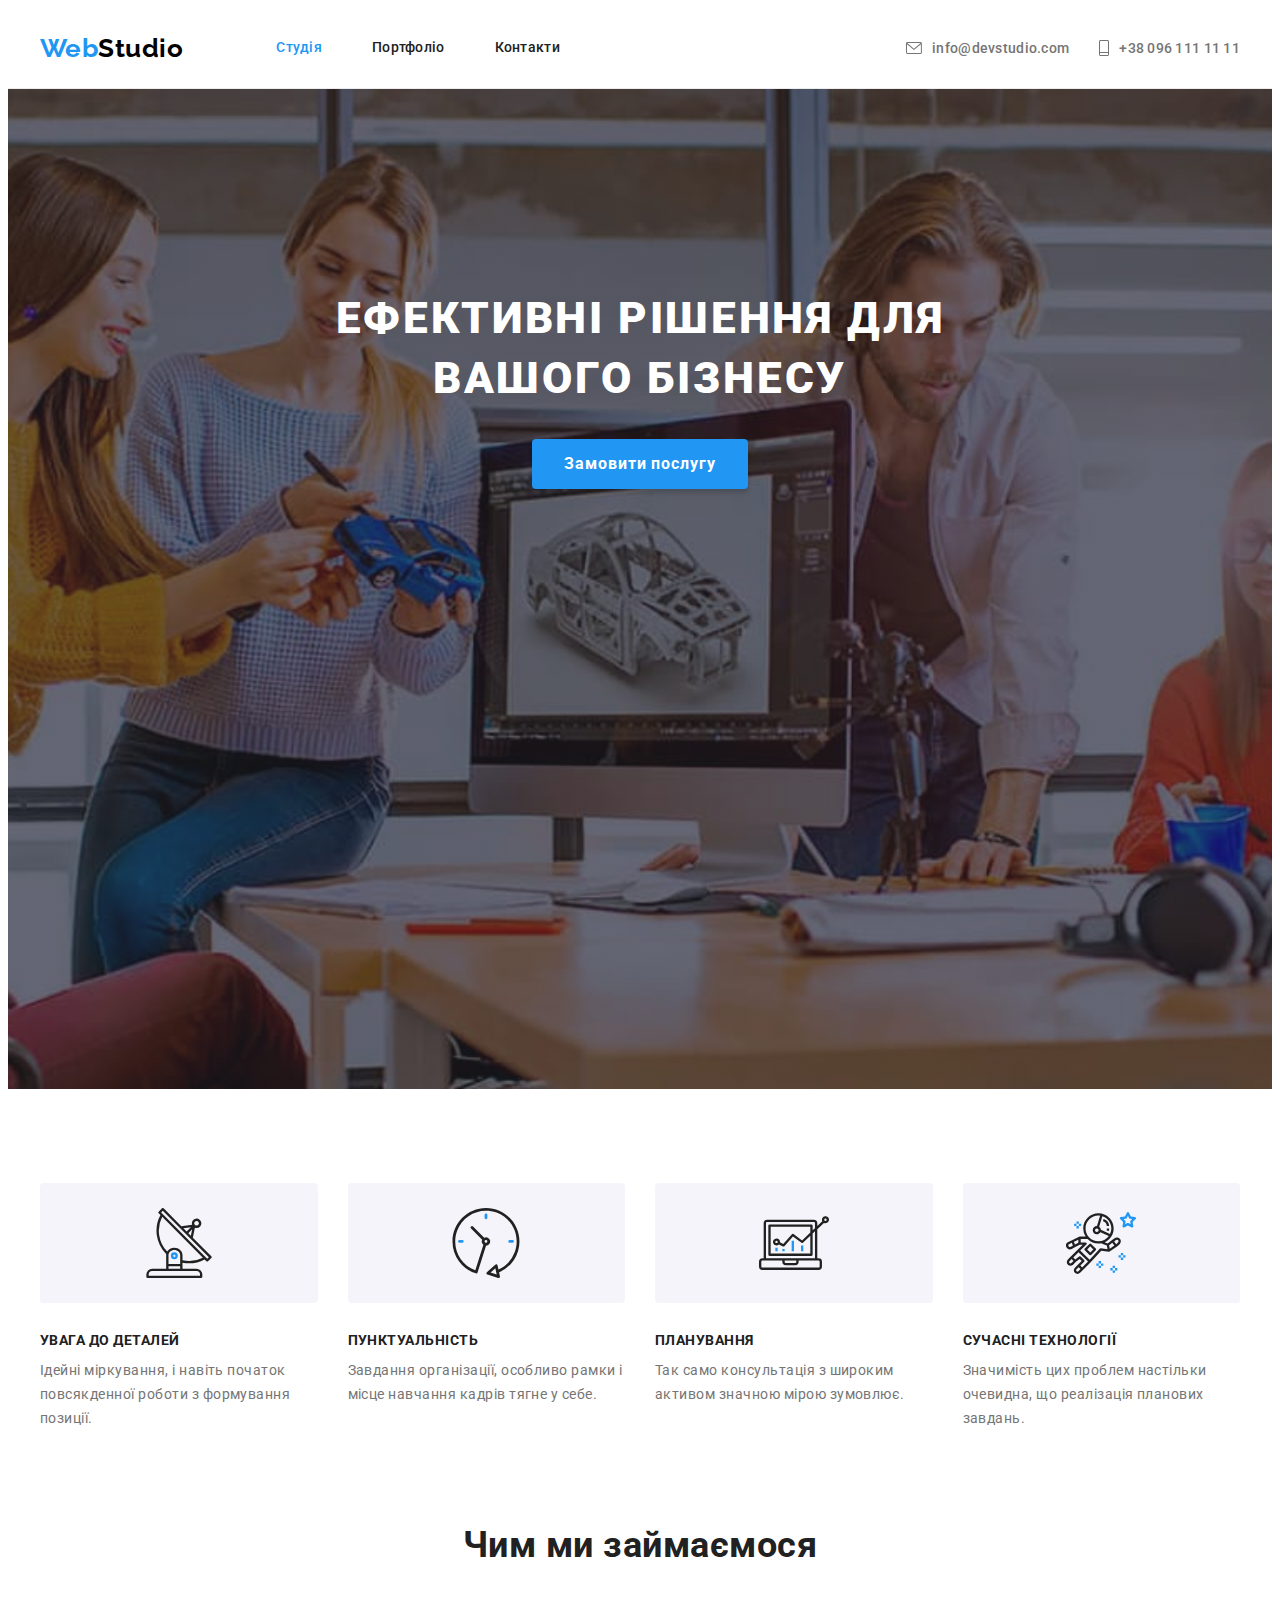
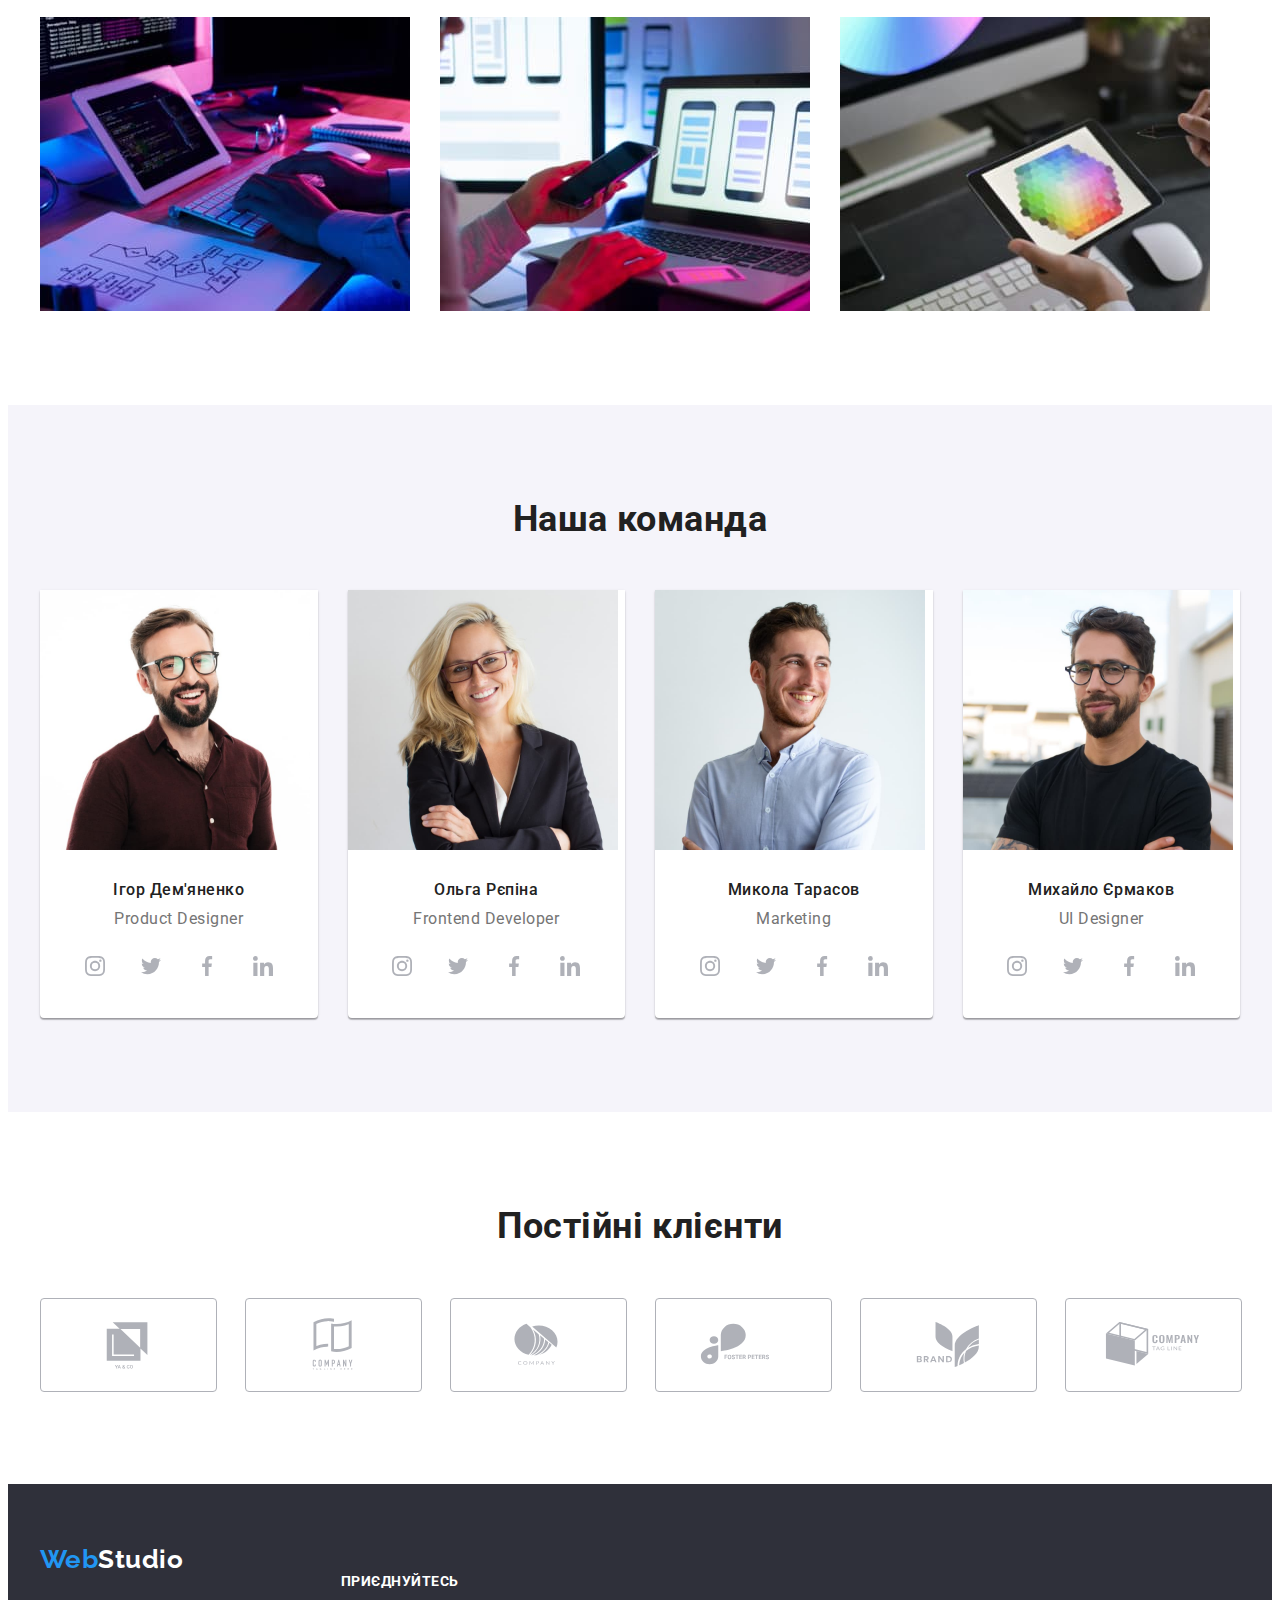
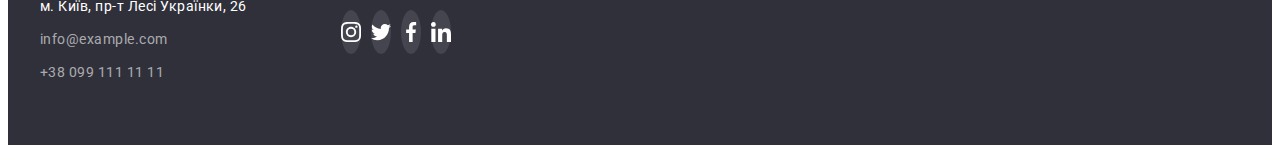
==== commit 4f2681de: "icons" ====
--- a/index.html
+++ b/index.html
@@ -40,23 +40,17 @@
         <ul class="header-link-list list">
           <li class="header-link-item">
             <a class="header-link link" href="mailto:info@devstudio.com"
-              >info@devstudio.com
+              ><svg class="header-link-icon" width="16" height="12">
+                <use href="./images/icons.svg#icon-mail"></use>
+              </svg>info@devstudio.com
             </a>
-            <div class="header-link-icon">
-              <svg width="16" height="12">
-                <use href="./images/icons.svg#icon-mail"></use>
-              </svg>
-            </div>            
           </li>
           <li class="header-link-item">
             <a class="header-link link" href="tel:+380961111111"
-              >+38 096 111 11 11
+              ><svg class="header-link-icon" width="10" height="16">
+                <use href="./images/icons.svg#icon-tel"></use>
+              </svg>+38 096 111 11 11
             </a>
-            <div class="header-link-icon">
-              <svg width="10" height="16">
-                <use href="./images/icons.svg#icon-tel"></use>
-              </svg>
-            </div>
           </li>
         </ul>
       </div>
--- a/css/styles.css
+++ b/css/styles.css
@@ -118,32 +118,36 @@
   line-height: 1.14;
   letter-spacing: 0.02em;
 }
+.nav .link {
+  display: block;
+  padding-top: 32px;
+  padding-bottom: 32px;
+}
+
 .header-link-list {
   display: flex;
   column-gap: 30px;
   margin-left: auto;
 }
 .header-link-item {
-    display: flex;
-    column-gap: 10px;
     align-items: center;
     fill: var(--second-text-color);
-    flex-direction: row-reverse;
+    
 }
 
 .header-link {
   color: var(--second-text-color);
   font-weight: 500;
   font-size: 14px;
-  line-height: 1, 14;
+  line-height: 1,14;
   letter-spacing: 0.02em;
-  
-}
-.header .link {
-  display: block;
+  display: flex;
+  align-items: center;
+  justify-content: center;
   padding-top: 32px;
   padding-bottom: 32px;
 }
+
 .header-link-icon {
     color: currentColor;
 }
@@ -153,10 +157,9 @@
   color: var(--accent-color);
  
 }
-.header-link:hover + .header-link-icon,
- .header-link:focus + .header-link-icon{
-    color: var(--accent-color);
-    fill: var(--accent-color);
+.header-link-icon {
+    margin-right: 10px;
+    fill: currentColor;
 }
 
 /* hero */
